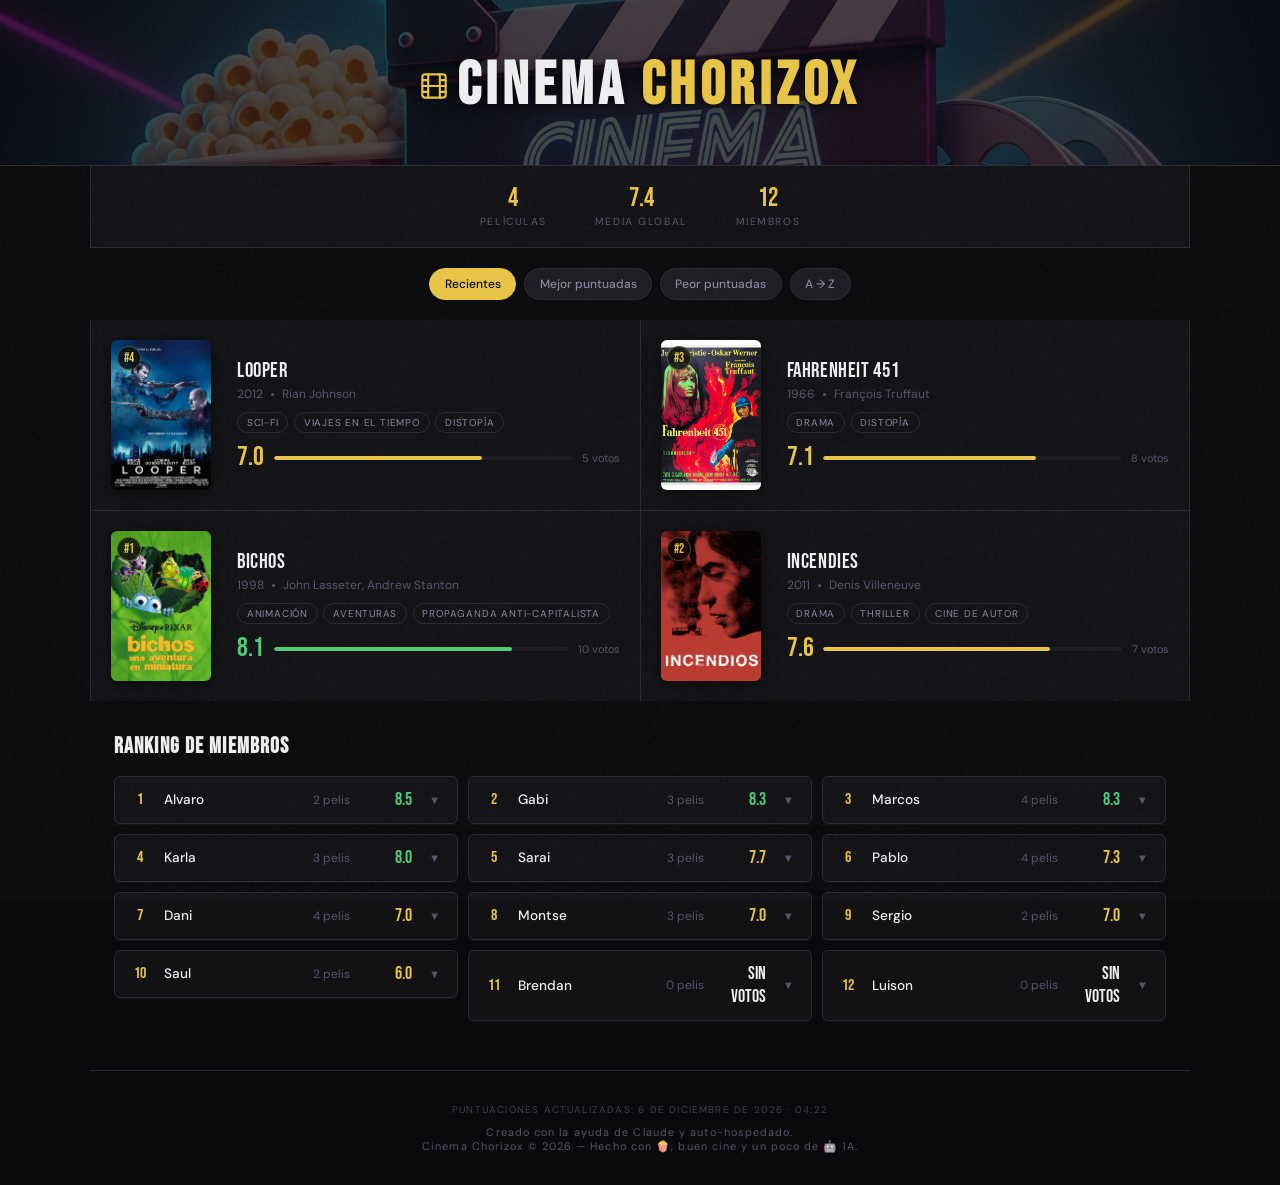
==== public/index.html @ b6ea8ab6 "move all under "public"" ====
<!doctype html>
<html lang="es">
    <head>
        <meta charset="UTF-8" />
        <meta name="viewport" content="width=device-width, initial-scale=1.0" />
        <title>Cinema Chorizox</title>
        <link rel="icon" type="image/svg+xml" href="favicon.svg" />

        <!-- Open Graph / Facebook -->
        <meta property="og:type" content="website" />
        <meta property="og:title" content="Cinema Chorizox" />
        <meta property="og:description" content="Cinema Chorizox" />
        <meta
            property="og:image"
            content="https://cinema.dgv93.eu/preview.jpg"
        />

        <!-- Twitter -->
        <meta name="twitter:card" content="summary_large_image" />
        <meta name="twitter:title" content="Cinema Chorizox" />
        <meta name="twitter:description" content="Cinema Chorizox" />
        <meta
            name="twitter:image"
            content="https://cinema.dgv93.eu/preview.jpg"
        />
        <link
            href="https://fonts.googleapis.com/css2?family=Bebas+Neue&family=DM+Sans:ital,wght@0,300;0,400;0,500;0,700;1,400&display=swap"
            rel="stylesheet"
        />
        <link rel="stylesheet" href="styles.css">
    </head>
    <body>
        <header class="header">
            <div class="header-logo">
                <img src="favicon.svg" alt="Cinema Chorizox logo" />
                <h1>Cinema <span>Chorizox</span></h1>
            </div>
            <!--<p class="header-subtitle">
                Club de cine · Puntuaciones colectivas
            </p>-->
        </header>

        <div class="stats-bar" id="statsBar"></div>

        <nav class="controls" id="controls"></nav>

        <main class="movie-grid" id="movieGrid"></main>

        <section class="ranking-section" id="rankingSection"></section>

        <footer class="footer">
            <span id="lastUpdated"></span>
            Creado con la ayuda de Claude y auto-hospedado.<br />
            Cinema Chorizox © 2026 — Hecho con 🍿, buen cine y un poco de 🤖 IA.
        </footer>

        <script src="app.js"></script>
    </body>
</html>
---- public/styles.css ----
:root {
    --bg-primary: #0a0a0c;
    --bg-card: #121215;
    --bg-card-hover: #18181c;
    --surface: #1c1c22;
    --border: #2a2a32;
    --text-primary: #eeeef0;
    --text-secondary: #8888a0;
    --text-muted: #55556a;
    --accent: #e8c547;
    --accent-dim: #c4a535;
    --accent-glow: rgba(232, 197, 71, 0.12);
    --red: #e54d4d;
    --green: #4dcc7a;
    --blue: #5b8dee;
    --radius: 10px;
    --radius-sm: 6px;
    --shadow: 0 4px 24px rgba(0, 0, 0, 0.4);
}

* {
    margin: 0;
    padding: 0;
    box-sizing: border-box;
}

body {
    font-family: "DM Sans", sans-serif;
    background: var(--bg-primary);
    color: var(--text-primary);
    min-height: 100vh;
    overflow-x: hidden;
}

/* ─── GRAIN OVERLAY ─── */
body::before {
    content: "";
    position: fixed;
    inset: 0;
    background-image: url("data:image/svg+xml,%3Csvg viewBox='0 0 256 256' xmlns='http://www.w3.org/2000/svg'%3E%3Cfilter id='noise'%3E%3CfeTurbulence type='fractalNoise' baseFrequency='0.85' numOctaves='4' stitchTiles='stitch'/%3E%3C/filter%3E%3Crect width='100%25' height='100%25' filter='url(%23noise)' opacity='0.03'/%3E%3C/svg%3E");
    pointer-events: none;
    z-index: 9999;
}

/* ─── HEADER ─── */
.header {
    position: relative;
    padding: 2.5rem 1.25rem 2rem;
    text-align: center;
    border-bottom: 1px solid var(--border);
    overflow: hidden;
}

.header::before {
    content: "";
    position: absolute;
    top: 0;
    left: 0;
    width: 100%;
    height: 100%;
    background: url('preview.jpg') center/cover no-repeat;
    opacity: 0.25;
    pointer-events: none;
}

.header-logo, .header-subtitle {
    position: relative;
    z-index: 1;
}

.header-logo {
    display: inline-flex;
    align-items: center;
    gap: 0.6rem;
    margin-bottom: 0.5rem;
}

.header-logo svg,
.header-logo img {
    width: 28px;
    height: 28px;
    color: var(--accent);
}

.header h1 {
    font-family: "Bebas Neue", sans-serif;
    font-size: 2.6rem;
    letter-spacing: 0.08em;
    color: var(--text-primary);
    line-height: 1;
    position: relative;
    z-index: 1;
    text-shadow: 0 2px 8px rgba(0, 0, 0, 0.7);
}

.header h1 span {
    color: var(--accent);
}

.header-subtitle {
    font-size: 0.82rem;
    color: var(--text-muted);
    letter-spacing: 0.2em;
    text-transform: uppercase;
    margin-top: 0.35rem;
}

/* ─── STATS BAR ─── */
.stats-bar {
    display: flex;
    justify-content: center;
    gap: 2rem;
    padding: 1.2rem 1rem;
    border-bottom: 1px solid var(--border);
    background: var(--bg-card);
}

.stat {
    text-align: center;
}

.stat-value {
    font-family: "Bebas Neue", sans-serif;
    font-size: 1.6rem;
    color: var(--accent);
    line-height: 1.1;
}

.stat-label {
    font-size: 0.65rem;
    text-transform: uppercase;
    letter-spacing: 0.15em;
    color: var(--text-muted);
    margin-top: 0.1rem;
}

/* ─── SORT / FILTER ─── */
.controls {
    display: flex;
    gap: 0.5rem;
    padding: 1rem 1.25rem;
    overflow-x: auto;
    -webkit-overflow-scrolling: touch;
    scrollbar-width: none;
}
.controls::-webkit-scrollbar {
    display: none;
}

.control-btn {
    flex-shrink: 0;
    padding: 0.45rem 0.9rem;
    font-family: "DM Sans", sans-serif;
    font-size: 0.75rem;
    font-weight: 500;
    color: var(--text-secondary);
    background: var(--surface);
    border: 1px solid var(--border);
    border-radius: 100px;
    cursor: pointer;
    transition: all 0.2s;
    white-space: nowrap;
}

.control-btn:hover {
    color: var(--text-primary);
    border-color: var(--text-muted);
}

.control-btn.active {
    color: var(--bg-primary);
    background: var(--accent);
    border-color: var(--accent);
}

/* ─── MOVIE GRID ─── */
.movie-grid {
    display: grid;
    grid-template-columns: 1fr;
    gap: 1px;
    background: var(--border);
    margin: 0;
}

/* ─── MOVIE CARD ─── */
.movie-card {
    display: grid;
    grid-template-columns: 100px 1fr;
    gap: 1rem;
    padding: 1.25rem;
    background: var(--bg-card);
    cursor: pointer;
    transition: background 0.25s;
    animation: fadeUp 0.5s ease both;
}

.movie-card:hover {
    background: var(--bg-card-hover);
}

@keyframes fadeUp {
    from {
        opacity: 0;
        transform: translateY(16px);
    }
    to {
        opacity: 1;
        transform: translateY(0);
    }
}

.movie-poster {
    position: relative;
    width: 100px;
    aspect-ratio: 2/3;
    border-radius: var(--radius-sm);
    overflow: hidden;
    box-shadow: 0 2px 16px rgba(0, 0, 0, 0.5);
}

.movie-poster img {
    width: 100%;
    height: 100%;
    object-fit: cover;
    display: block;
}

.movie-poster .rank-badge {
    position: absolute;
    top: 6px;
    left: 6px;
    width: 24px;
    height: 24px;
    background: rgba(0, 0, 0, 0.75);
    backdrop-filter: blur(8px);
    border-radius: 50%;
    display: flex;
    align-items: center;
    justify-content: center;
    font-family: "Bebas Neue", sans-serif;
    font-size: 0.8rem;
    color: var(--accent);
    border: 1px solid rgba(232, 197, 71, 0.3);
}

.movie-info {
    display: flex;
    flex-direction: column;
    justify-content: center;
    min-width: 0;
}

.movie-title {
    font-family: "Bebas Neue", sans-serif;
    font-size: 1.3rem;
    letter-spacing: 0.03em;
    line-height: 1.15;
    color: var(--text-primary);
    white-space: nowrap;
    overflow: hidden;
    text-overflow: ellipsis;
}

.movie-meta {
    display: flex;
    align-items: center;
    gap: 0.5rem;
    margin-top: 0.2rem;
    font-size: 0.75rem;
    color: var(--text-muted);
}

.movie-meta .dot {
    width: 3px;
    height: 3px;
    border-radius: 50%;
    background: var(--text-muted);
    flex-shrink: 0;
}

.movie-genres {
    display: flex;
    gap: 0.35rem;
    margin-top: 0.6rem;
    flex-wrap: wrap;
}

.genre-tag {
    padding: 0.2rem 0.55rem;
    font-size: 0.62rem;
    text-transform: uppercase;
    letter-spacing: 0.08em;
    color: var(--text-secondary);
    border: 1px solid var(--border);
    border-radius: 100px;
}

.movie-score-row {
    display: flex;
    align-items: center;
    gap: 0.6rem;
    margin-top: 0.7rem;
}

.avg-score {
    font-family: "Bebas Neue", sans-serif;
    font-size: 1.7rem;
    line-height: 1;
}

.score-bar-track {
    flex: 1;
    height: 4px;
    background: var(--surface);
    border-radius: 4px;
    overflow: hidden;
}

.score-bar-fill {
    height: 100%;
    border-radius: 4px;
    transition: width 0.8s cubic-bezier(0.22, 1, 0.36, 1);
}

.score-voters {
    font-size: 0.68rem;
    color: var(--text-muted);
    white-space: nowrap;
}

/* ─── EXPANDED DETAIL ─── */
.movie-detail {
    display: none;
    grid-column: 1 / -1;
    overflow: hidden;
    background: var(--bg-card);
}

.movie-detail.open {
    display: block;
    max-height: 0;
    padding: 0 1.25rem;
    animation: detailDeploy 0.5s ease forwards;
}

.movie-detail.closing {
    display: block;
    max-height: 600px;
    padding: 0 1.25rem 1.25rem;
    animation: detailCollapse 0.3s ease forwards;
}

@keyframes detailDeploy {
    from {
        max-height: 0;
        padding: 0 1.25rem;
    }
    to {
        max-height: 600px;
        padding: 0 1.25rem 1.25rem;
    }
}

@keyframes detailCollapse {
    from {
        max-height: 600px;
        padding: 0 1.25rem 1.25rem;
    }
    to {
        max-height: 0;
        padding: 0 1.25rem;
    }
}

.detail-inner {
    padding-top: 0.75rem;
    border-top: 1px solid var(--border);
}

.detail-section-label {
    font-size: 0.62rem;
    text-transform: uppercase;
    letter-spacing: 0.18em;
    color: var(--text-muted);
    margin-bottom: 0.6rem;
}

.score-breakdown {
    display: flex;
    flex-direction: column;
    gap: 0.55rem;
}

.member-score {
    display: grid;
    grid-template-columns: 70px 1fr 30px;
    align-items: center;
    gap: 0.6rem;
}

.member-name {
    font-size: 0.78rem;
    color: var(--text-secondary);
    font-weight: 500;
}

.member-bar-track {
    height: 3px;
    background: var(--surface);
    border-radius: 3px;
    overflow: hidden;
}

.member-bar-fill {
    height: 100%;
    border-radius: 3px;
    background: var(--accent);
    transition: width 0.6s cubic-bezier(0.22, 1, 0.36, 1);
}

.member-val {
    font-family: "Bebas Neue", sans-serif;
    font-size: 1rem;
    text-align: right;
}

.detail-date {
    margin-top: 0.9rem;
    font-size: 0.72rem;
    color: var(--text-muted);
    display: flex;
    align-items: center;
    gap: 0.4rem;
}

.detail-date svg {
    width: 14px;
    height: 14px;
    opacity: 0.5;
}

/* ─── RANKING TABLE ─── */
.ranking-section {
    padding: 1.5rem 1.25rem 2.5rem;
}

.section-title {
    font-family: "Bebas Neue", sans-serif;
    font-size: 1.4rem;
    letter-spacing: 0.05em;
    margin-bottom: 1rem;
    color: var(--text-primary);
}

.member-ranking {
    display: flex;
    flex-direction: column;
    gap: 0.6rem;
}

.member-rank-row {
    display: grid;
    grid-template-columns: 24px 1fr auto 50px 20px;
    align-items: center;
    gap: 0.75rem;
    padding: 0.7rem 0.8rem;
    background: var(--bg-card);
    border-radius: var(--radius-sm);
    border: 1px solid var(--border);
    cursor: pointer;
    transition: background 0.2s;
}

.member-rank-row:hover {
    background: var(--bg-card-hover);
}

.member-rank-chevron {
    font-size: 0.7rem;
    color: var(--text-muted);
    transition: transform 0.3s ease;
    text-align: center;
}

.member-rank-row.open .member-rank-chevron {
    transform: rotate(180deg);
}

.member-rank-item {
    display: flex;
    flex-direction: column;
}

.member-detail-panel {
    max-height: 0;
    overflow: hidden;
    transition:
        max-height 0.3s ease,
        border-color 0.2s ease,
        margin-top 0.2s ease;
    background: var(--bg-card);
    border: 1px solid transparent;
    border-top: none;
    border-radius: 0 0 var(--radius-sm) var(--radius-sm);
    margin-top: 0;
}

.member-detail-panel.open {
    max-height: 600px;
    border-color: var(--border);
    margin-top: -0.35rem;
    transition:
        max-height 1s ease,
        border-color 0.5s ease,
        margin-top 0.5s ease;
}

.member-detail-inner {
    padding: 0.6rem 0.8rem 0.8rem;
    display: flex;
    flex-direction: column;
    gap: 0.35rem;
}

.member-movie-row {
    display: grid;
    grid-template-columns: 1fr auto;
    align-items: center;
    gap: 0.5rem;
    padding: 0.3rem 0.4rem;
    border-radius: 4px;
    font-size: 0.78rem;
}

.member-movie-row:nth-child(odd) {
    background: rgba(255, 255, 255, 0.02);
}

.member-movie-title {
    color: var(--text-secondary);
    white-space: nowrap;
    overflow: hidden;
    text-overflow: ellipsis;
}

.member-movie-score {
    font-family: "Bebas Neue", sans-serif;
    font-size: 0.95rem;
    min-width: 28px;
    text-align: right;
}

.member-rank-count {
    font-size: 0.75rem;
    color: var(--text-muted);
    white-space: nowrap;
    text-align: right;
}

.member-rank-pos {
    font-family: "Bebas Neue", sans-serif;
    font-size: 1rem;
    color: var(--accent);
    text-align: center;
}

.member-rank-name {
    font-size: 0.85rem;
    font-weight: 500;
}

.member-rank-avg {
    font-family: "Bebas Neue", sans-serif;
    font-size: 1.15rem;
    text-align: right;
}

/* ─── FOOTER ─── */
.footer {
    text-align: center;
    padding: 2rem 1rem;
    border-top: 1px solid var(--border);
    font-size: 0.68rem;
    color: var(--text-muted);
    letter-spacing: 0.1em;
}

.last-updated {
    display: block;
    margin-bottom: 0.6rem;
    font-size: 0.62rem;
    color: var(--text-muted);
    opacity: 0.7;
    letter-spacing: 0.12em;
    text-transform: uppercase;
}

/* ─── SCORE COLORS ─── */
.score-high {
    color: var(--green);
}
.score-mid {
    color: var(--accent);
}
.score-low {
    color: var(--red);
}

.bar-high {
    background: var(--green);
}
.bar-mid {
    background: var(--accent);
}
.bar-low {
    background: var(--red);
}

/* ─── RESPONSIVE ─── */
@media (min-width: 600px) {
    .movie-grid {
        grid-template-columns: 1fr 1fr;
    }
    .movie-card {
        grid-template-columns: 110px 1fr;
    }
    .header h1 {
        font-size: 3.2rem;
    }
    .stats-bar {
        gap: 3rem;
    }
}

@media (min-width: 960px) {
    .movie-grid {
        max-width: 960px;
        margin: 0 auto;
        border-left: 1px solid var(--border);
        border-right: 1px solid var(--border);
    }
    .header {
        padding: 3.5rem 2rem 2.5rem;
    }
    .header h1 {
        font-size: 3.8rem;
    }
    .controls {
        justify-content: center;
        padding: 1.25rem 2rem;
    }
    .stats-bar {
        max-width: 960px;
        margin: 0 auto;
        border-left: 1px solid var(--border);
        border-right: 1px solid var(--border);
    }
    .controls {
        max-width: 960px;
        margin: 0 auto;
    }
    .ranking-section {
        max-width: 960px;
        margin: 0 auto;
        padding: 2rem 1.5rem 3rem;
    }
    .member-ranking {
        display: grid;
        grid-template-columns: 1fr 1fr;
        gap: 0.6rem;
    }
    .member-detail-inner {
        display: grid;
        grid-template-columns: 1fr 1fr;
        gap: 0.2rem 1rem;
    }
    .footer {
        max-width: 960px;
        margin: 0 auto;
    }
}

@media (min-width: 1200px) {
    .movie-grid {
        max-width: 1100px;
    }
    .stats-bar,
    .controls,
    .ranking-section,
    .footer {
        max-width: 1100px;
    }
    .member-ranking {
        grid-template-columns: 1fr 1fr 1fr;
    }
}

/* ─── LOADING SKELETON ─── */
.poster-skeleton {
    background: linear-gradient(
        110deg,
        var(--surface) 30%,
        #25252d 50%,
        var(--surface) 70%
    );
    background-size: 200% 100%;
    animation: shimmer 1.5s infinite;
}
@keyframes shimmer {
    to {
        background-position: -200% 0;
    }
}
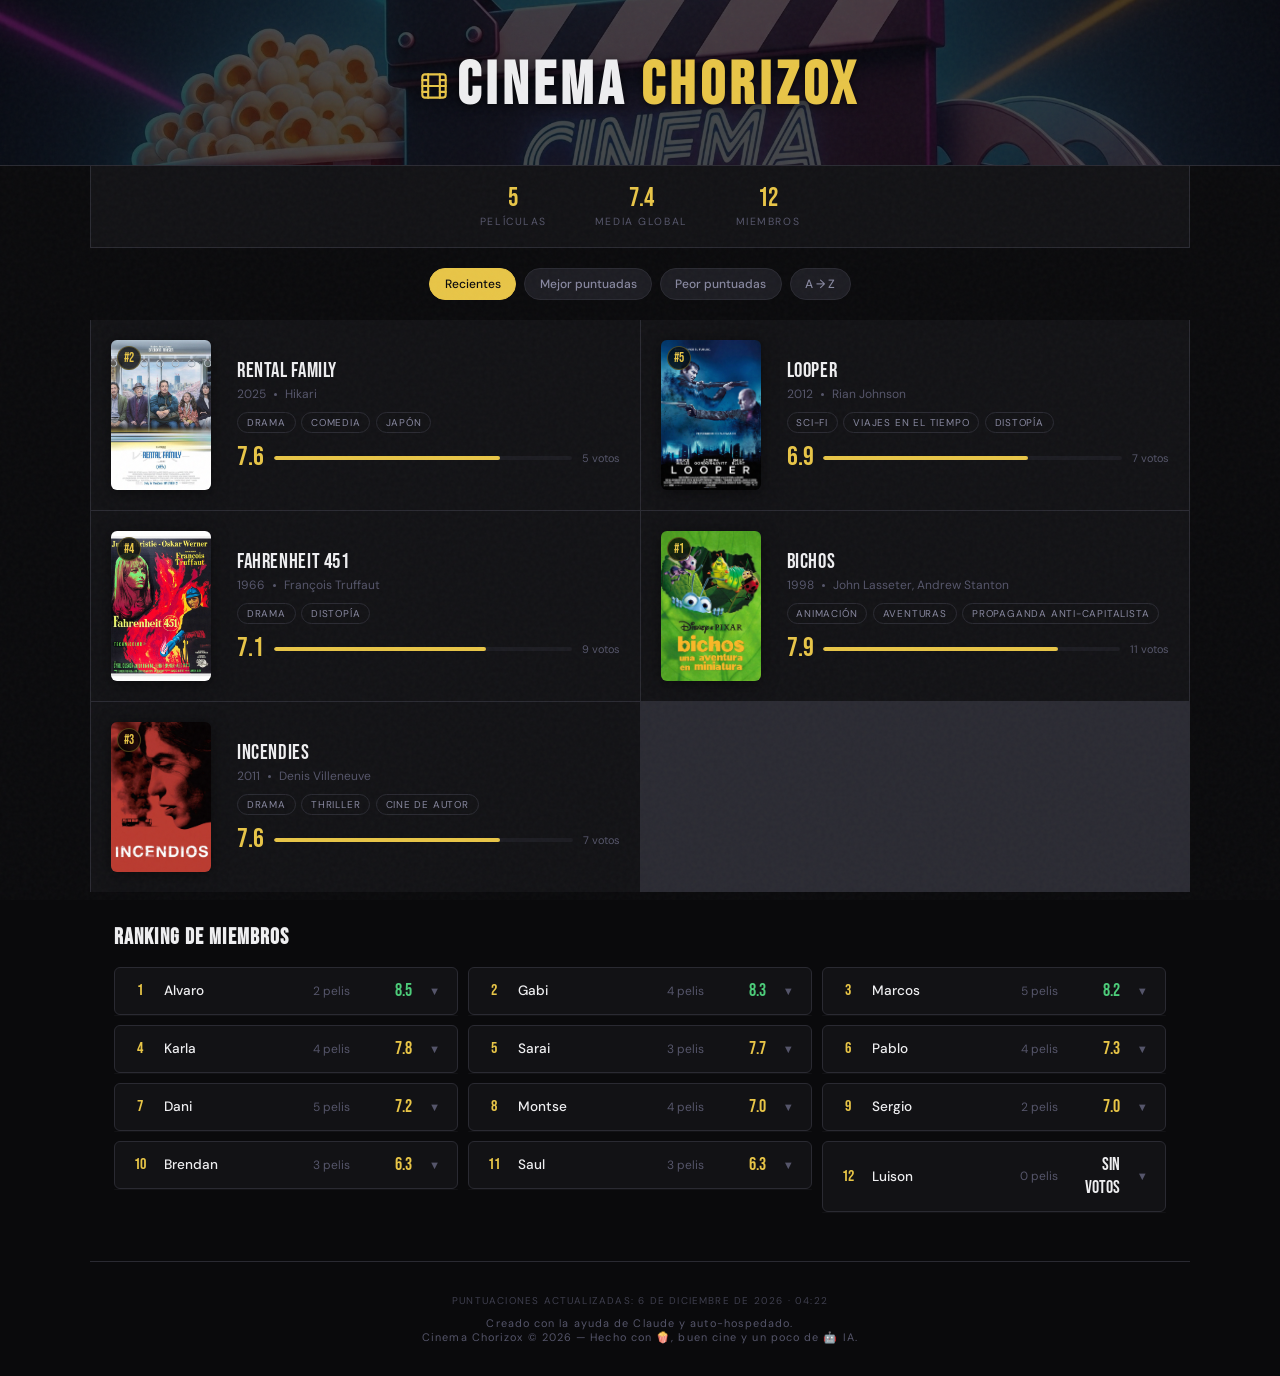
==== commit 95835471: "Add fullscreen poster modal with zoom button on movie cards" ====
--- a/public/index.html
+++ b/public/index.html
@@ -54,6 +54,15 @@
             Cinema Chorizox © 2026 — Hecho con 🍿, buen cine y un poco de 🤖 IA.
         </footer>
 
+        <!-- Poster Modal -->
+        <div class="poster-modal" id="posterModal">
+            <div class="poster-modal-backdrop"></div>
+            <div class="poster-modal-content">
+                <button class="poster-modal-close" aria-label="Cerrar">&times;</button>
+                <img id="posterModalImg" src="" alt="" />
+            </div>
+        </div>
+
         <script src="app.js"></script>
     </body>
 </html>
--- a/public/styles.css
+++ b/public/styles.css
@@ -696,6 +696,132 @@
     }
 }
 
+/* ─── POSTER ZOOM BUTTON ─── */
+.poster-zoom-btn {
+    position: absolute;
+    bottom: 6px;
+    right: 6px;
+    width: 28px;
+    height: 28px;
+    background: rgba(0, 0, 0, 0.55);
+    backdrop-filter: blur(8px);
+    border: 1px solid rgba(255, 255, 255, 0.15);
+    border-radius: 6px;
+    color: #fff;
+    cursor: pointer;
+    display: flex;
+    align-items: center;
+    justify-content: center;
+    padding: 0;
+    opacity: 0;
+    transition: opacity 0.2s, background 0.2s;
+    z-index: 2;
+}
+
+.poster-zoom-btn svg {
+    width: 14px;
+    height: 14px;
+}
+
+.movie-poster:hover .poster-zoom-btn,
+.movie-card:active .poster-zoom-btn {
+    opacity: 1;
+}
+
+/* Always visible on touch devices */
+@media (hover: none) {
+    .poster-zoom-btn {
+        opacity: 0.75;
+    }
+}
+
+.poster-zoom-btn:active {
+    background: rgba(0, 0, 0, 0.8);
+    transform: scale(0.92);
+}
+
+/* ─── POSTER MODAL ─── */
+.poster-modal {
+    display: none;
+    position: fixed;
+    inset: 0;
+    z-index: 10000;
+    align-items: center;
+    justify-content: center;
+}
+
+.poster-modal.open {
+    display: flex;
+}
+
+.poster-modal-backdrop {
+    position: absolute;
+    inset: 0;
+    background: rgba(0, 0, 0, 0.9);
+    animation: modalFadeIn 0.25s ease;
+}
+
+.poster-modal-content {
+    position: relative;
+    max-width: 92vw;
+    max-height: 90vh;
+    animation: modalZoomIn 0.3s cubic-bezier(0.22, 1, 0.36, 1);
+}
+
+.poster-modal-content img {
+    display: block;
+    max-width: 100%;
+    max-height: 90vh;
+    border-radius: var(--radius);
+    box-shadow: 0 8px 40px rgba(0, 0, 0, 0.6);
+    object-fit: contain;
+}
+
+.poster-modal-close {
+    position: absolute;
+    top: -12px;
+    right: -12px;
+    width: 32px;
+    height: 32px;
+    background: var(--surface);
+    border: 1px solid var(--border);
+    border-radius: 50%;
+    color: var(--text-primary);
+    font-size: 1.2rem;
+    line-height: 1;
+    cursor: pointer;
+    display: flex;
+    align-items: center;
+    justify-content: center;
+    transition: background 0.2s;
+    z-index: 1;
+}
+
+.poster-modal-close:hover {
+    background: var(--bg-card-hover);
+}
+
+@keyframes modalFadeIn {
+    from { opacity: 0; }
+    to { opacity: 1; }
+}
+
+@keyframes modalZoomIn {
+    from { opacity: 0; transform: scale(0.85); }
+    to { opacity: 1; transform: scale(1); }
+}
+
+/* Mobile: larger close button for easier tapping */
+@media (max-width: 600px) {
+    .poster-modal-close {
+        width: 40px;
+        height: 40px;
+        font-size: 1.5rem;
+        top: -16px;
+        right: -4px;
+    }
+}
+
 /* ─── LOADING SKELETON ─── */
 .poster-skeleton {
     background: linear-gradient(
